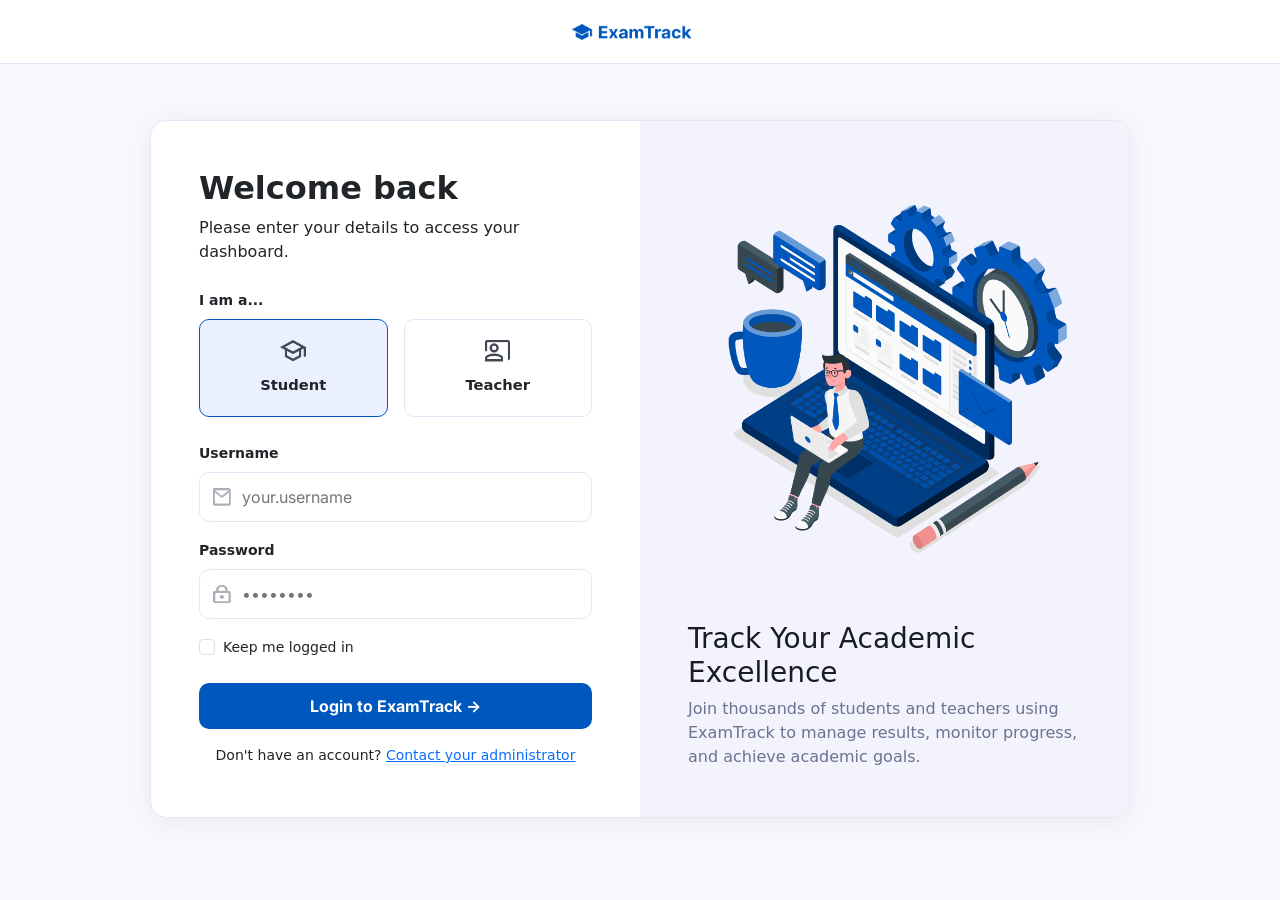
==== login.html @ 011a283b "Merge pull request #3 from Abdalkrem2/main login and js functions" ====
<!DOCTYPE html>
<html lang="en">
<head>
    <meta charset="UTF-8">
    <meta name="viewport" content="width=device-width, initial-scale=1.0">
    <link rel="stylesheet" href="./assets/css/style.css">
    <title>Login — ExamTrack</title>
    <link href="https://cdn.jsdelivr.net/npm/bootstrap@5.3.3/dist/css/bootstrap.min.css" rel="stylesheet">
</head>
<body style="background:var(--color-bg);">

    <nav class="navbar site-navbar py-3">
        <div class="container-narrow">
            <a class="navbar-brand" href="index.html"><img class="logo" src="assets/images/logo.png" alt=""></a>
        </div>
    </nav>

    <main class="d-flex align-items-center justify-content-center py-5" style="min-height: calc(100vh - 90px);">
        <div class="login-shell">

            <div class="login-form-side">
                <h1 class="h2 mb-2" style="font-weight:700;">Welcome back</h1>
                <p class="mb-4">Please enter your details to access your dashboard.</p>

                <form id="loginForm" novalidate>
                    <label class="form-label small fw-bold mb-2">I am a...</label>
                    <div class="role-toggle mb-4">
                        <div class="role-option active" id="roleStudentBtn">
                            <img class="role-icon-img" src="assets/images/login-hat.png"  alt="">
                            <span class="d-block mt-2">Student</span>
                        </div>
                        <div class="role-option" id="roleTeacherBtn">
                            <img class="role-icon-img" src="assets/images/login-teacher.png" alt="">
                            <span class="d-block mt-2">Teacher</span>
                        </div>
                    </div>
                    <input type="hidden" id="selectedRole" value="Student">

                    <div class="mb-3">
                        <label for="username" class="form-label small fw-bold">Username</label>
                        <div class="input-with-icon">
                            <img class="input-icon" src="assets/images/login-email.png" alt="">
                            <input type="text" id="username" class="form-control-paper" placeholder="your.username" required>
                        </div>
                    </div>

                    <div class="mb-3">
                        <label for="password" class="form-label small fw-bold">Password</label>
                        <div class="input-with-icon">
                            <img class="input-icon" src="assets/images/login-pass.png" alt="">
                            <input type="password" id="password" class="form-control-paper" placeholder="••••••••" required>
                        </div>
                    </div>

                    <div class="form-check mb-4">
                        <input class="form-check-input" type="checkbox" id="keepLoggedIn">
                        <label class="form-check-label small" for="keepLoggedIn">Keep me logged in</label>
                    </div>

                    <div id="errorMsg" class="small mb-3" style="color: var(--color-fail); display: none;"></div>

                    <button type="submit" class="btn-ink w-100">Login to ExamTrack →</button>
                    <p class="text-center small mt-3 mb-0">Don't have an account? <a href="mailto:abdalkrem.business@gmail.com">Contact your administrator</a></p>
                </form>
            </div>

            <div class="login-banner-side">
                <img src="assets/images/login.png"class="login-banner-img">
                    
                <div style="position:relative; z-index:1;">
                    <h2 class="h3 mb-2" style="color:var(--color-text);">Track Your Academic Excellence</h2>
                    <p class="mb-0" style="color:var(--color-text-soft);">
                        Join thousands of students and teachers using ExamTrack to manage results, monitor progress, and achieve academic goals.
                    </p>
                </div>
            </div>

        </div>
    </main>

    <script src="js/core/storage.js"></script>
    <script src="js/core/seed.js"></script>
    <script src="js/core/auth.js"></script>

    <script>
        redirectIfLoggedIn();

        const teacherBtn = document.getElementById("roleTeacherBtn");
        const studentBtn = document.getElementById("roleStudentBtn");
        const selectedRole = document.getElementById("selectedRole");

        function setRole(role) {
            selectedRole.value = role;
            teacherBtn.classList.toggle("active", role === "Teacher");
            studentBtn.classList.toggle("active", role === "Student");
        }
        teacherBtn.addEventListener("click", () => setRole("Teacher"));
        studentBtn.addEventListener("click", () => setRole("Student"));

  
        document.getElementById("loginForm").addEventListener("submit", function (e) {
            e.preventDefault();
            const username = document.getElementById("username").value;
            const password = document.getElementById("password").value;
            const errorMsg = document.getElementById("errorMsg");
            const result = login(username, password);

            if (!result.success) {
                errorMsg.textContent = result.message;
                errorMsg.style.display = "block";
                return;
            }
            if (result.user.role !== selectedRole.value) {
                clearSession();
                errorMsg.textContent = `This account is not registered as a ${selectedRole.value}.`;
                errorMsg.style.display = "block";
                return;
            }
            redirectToDashboard(result.user);
        });
    </script>
</body>
</html>
---- assets/css/style.css ----
@import url('https://fonts.googleapis.com/css2?family=Inter:wght@400;500;600;700&display=swap');

:root {
  --color-bg: #F7F8FC;
  --color-bg-tint: #F2F3FD;
  --color-surface: #FFFFFF;
  --color-text: #191B23;
  --color-text-soft: #6E7191;
  --color-border: #E4E7F5;

  --color-primary: #0058BE;
  --color-primary-bg: #EAF0FE;

  --color-purple: #8455EF;
  --color-purple-bg: #FFFBFF;

  --color-pass: #10B981;
  --color-pass-bg: #D1FAE5;
  --color-fail: #BA1A1A;
  --color-fail-bg: #FFDAD6;

  --font-body: 'Inter', sans-serif;

  --radius: 10px;
  --radius-lg: 16px;
  /* --shadow-card:; */
  --container-max: 1140px;
  --sidebar-w: 250px;
}
:root{
    box-sizing: border-box;
}
.container-narrow {
  max-width: var(--container-max);
  margin: 0 auto;
  padding: 0 1.25rem;
}
.pill-badge{
    background-color: var(--color-purple);
    color: white;
    text-transform: uppercase;
    border-radius: var(--radius-lg);
    padding: 4px 16px;
}


/* Nav */
.logo{
    width: 120px;
}
.btn-ink {
  background: var(--color-primary); 
  color: #fff;
   border: none;
  border-radius: var(--radius); 
  padding: 0.5rem 1.4rem; 
  font-weight: 500; 
  font-family: var(--font-body);
  transition: background .15s ease;
  text-decoration: none;
}

.site-navbar 
{ 
    background: var(--color-surface); 
    border-bottom: 1px solid var(--color-border); 
}

.site-navbar .navbar-brand 
{ font-family: var(--font-display);
     font-weight: 800;
      font-size: 1.3rem;
       color: var(--color-text) !important; 
}

.site-navbar .navbar-brand .brand-mark 
{ color: var(--color-primary); 
}


.site-navbar .nav-link {
  position: relative;
  padding-bottom: 4px;
}
.site-navbar .nav-link.active::after {
  content: "";
  position: absolute;
  left: 0;
  right: 0;
  bottom: -4px;
  height: 2px;
  background: var(--color-primary);
  border-radius: 2px;
}


.site-navbar .nav-link.active, .site-navbar .nav-link:hover 
{ color: var(--color-primary) !important; 
}
.site-navbar .container-narrow {
  flex-wrap: wrap;
}

@media (max-width: 991px) {
  .site-navbar #navMenu {
    width: 100%;
    order: 3;
  }
  .site-navbar #navMenu .navbar-nav {
    flex-direction: column;
    align-items: flex-start !important;
    gap: 0.75rem !important;
    padding: 1rem 0;
    border-top: 1px solid var(--color-border);
    margin-top: 0.75rem;
  }
}

/* Desktop: center nav links */
@media (min-width: 992px) {
  .site-navbar .navbar-collapse {
    display: flex;
    justify-content: space-between;
    align-items: center;
    flex: 1;
  }
  .site-navbar .navbar-nav {
    flex: 1;
    justify-content: center;
  }
}









/* Header */

.header-text{
    font-weight: 700;
    font-size: 2.4rem;
    line-height:60px;
}
.header-img{
    width: 100%;
    max-width: 400px;
    height: auto;
}
@media (max-width: 991px) {
  header .d-flex {
    flex-direction: column;
    text-align: center;
  }
  header .col-lg-6 {
    display: flex;
    flex-direction: column;
    align-items: center;
  }
  header .col-lg-6 p {
    text-align: center;
  }
}

@media (max-width: 576px) {
  .header-text {
    font-size: 1.8rem;
    line-height: 1.4;
    text-align: center;
  }
  .header-img {
    max-width: 260px;
    margin-top: 1.5rem;
  }
}

/* header animations */
/* Math animation */
.math-float-bg {
  position: absolute;
  inset: 0;
  overflow: hidden;
  pointer-events: none;
  z-index: -1;
}
.math-symbol {
  position: absolute;
  font-weight: 700;
  color: var(--color-primary-bg);
  animation: mathFloat 6s ease-in-out infinite;
  user-select: none;
}
@keyframes mathFloat {
  0%, 100% { transform: translateY(0) rotate(0deg); }
  50% { transform: translateY(-18px) rotate(8deg); }
}
@media (prefers-reduced-motion: reduce) {
  .math-symbol { animation: none; }
}






/* Features */
.feature-card{
    background-color:#F9F9FF;
    padding: 48px;
    border-radius: var(--radius);
     overflow: hidden;
    position: relative;
}
.feature-icon{
    height: 30px;
    width: 30px;
    
}
.circal{
    height: 150px;
    width: 150px;
    position: absolute;
    background-color: var(--color-primary-bg);
    top: -30px;
    right: -20px;
    border-radius: 50%; 
   
}
.light-purple{
    background-color:#8355ef13 ;
}
.purpose{
    width: 50%;
    text-align: center;
}
.step-icon{
    width: 50px;
    height: 50px;
    margin-bottom: 30px;
}

/* ---- contact page components ---- */
.contact-info-card {
  background: var(--color-bg-tint);
  border-radius: var(--radius-lg);
  padding: 1.75rem;
}

.icon-square {
  width: 38px;
  height: 38px;
  border-radius: 10px;
  background: #DCE6FD;
  color: var(--color-primary);
  display: flex;
  align-items: center;
  justify-content: center;
  flex-shrink: 0;
  overflow: hidden;
}

.icon-square img {
  width: 20px;
  height: 20px;
  object-fit: contain;
}

.contact-form-card {
  background: var(--color-surface);
  border-radius: var(--radius-lg);
  padding: 1.75rem;
}


.form-control-paper {
  background: var(--color-surface);
  border: 1.5px solid var(--color-border);
  border-radius: var(--radius);
  padding: .75rem 1rem;
  font-family: var(--font-body);
  color: var(--color-text);
  width: 100%;
}

.form-control-paper:focus {
  outline: none;
  border-color: var(--color-primary);
  box-shadow: 0 0 0 3px var(--color-primary-bg);
}


.btn-ink {
  background: var(--color-primary);
  color: #fff;
  border: none;
  border-radius: var(--radius);
  padding: 0.7rem 1.6rem;
  font-weight: 700;
  font-family: var(--font-body);
  transition: background .15s ease;
}

.btn-ink:hover {
  background: #0059bea9 ;
  color: #fff;
}
.contact-icons{
    width: 40px;
    height: 40px;
}
.site-footer{
    background-color: var(--color-bg-tint);
    border-top: 1px solid var(--color-border);
}
.footer-logo{
    /* height: 100px; */
    width: 100px;
}
.footer-text{
    font-size: .7rem;
   
}
.footer-text a{
     color: var(--color-text-soft);
}

/* ============================================================
   LOGIN PAGE
   ============================================================ */
.login-shell {
  display: flex;
  max-width: 980px;
  width: 100%;
  margin: 0 auto;
  border-radius: var(--radius-lg);
  overflow: hidden;
  border: 1px solid var(--color-border);
  background: var(--color-surface);
  box-shadow: 0 4px 24px rgba(20,20,43,0.06);
}
.login-form-side {
  flex: 1;
  padding: 3rem;
  min-width: 0;
}
.login-banner-side {
  flex: 1;
  background: var(--color-bg-tint);
  padding: 3rem;
  display: flex;
  flex-direction: column;
  justify-content: flex-end;
  position: relative;
  min-height: 480px;
}
.login-banner-img {
  max-width: 100%;
  margin-bottom: 1.5rem;
}
@media (max-width: 860px) {
  .login-shell { flex-direction: column; max-width: 480px; }
  .login-banner-side { display: none; }
}

/* Role toggle cards */
.role-toggle {
  display: flex;
  gap: 1rem;
}
.role-option {
  flex: 1;
  border: 1.5px solid var(--color-border);
  border-radius: var(--radius);
  padding: 1.25rem 1rem;
  text-align: center;
  cursor: pointer;
  background: var(--color-surface);
  font-weight: 600;
  font-size: .92rem;
  transition: border-color .15s ease, background .15s ease;
}
.role-icon-img { width: 26px; height: 26px; object-fit: contain; }
.role-icon { font-size: 1.4rem; display: block; }
.role-option.active {
  border-color: var(--color-primary);
  background: var(--color-primary-bg);
}

/* Icon-in-input fields */
.input-with-icon {
  position: relative;
  display: flex;
  align-items: center;
}
.input-with-icon .input-icon {
  position: absolute;
  left: 14px;
  width: 18px;
  height: 18px;
  opacity: .6;
  pointer-events: none;
}
.input-with-icon .form-control-paper {
  padding-left: 42px;
}
.input-icon-btn {
  position: absolute;
  right: 12px;
  background: none;
  border: none;
  font-size: 1rem;
  color: var(--color-text-soft);
  cursor: pointer;
  line-height: 1;
}
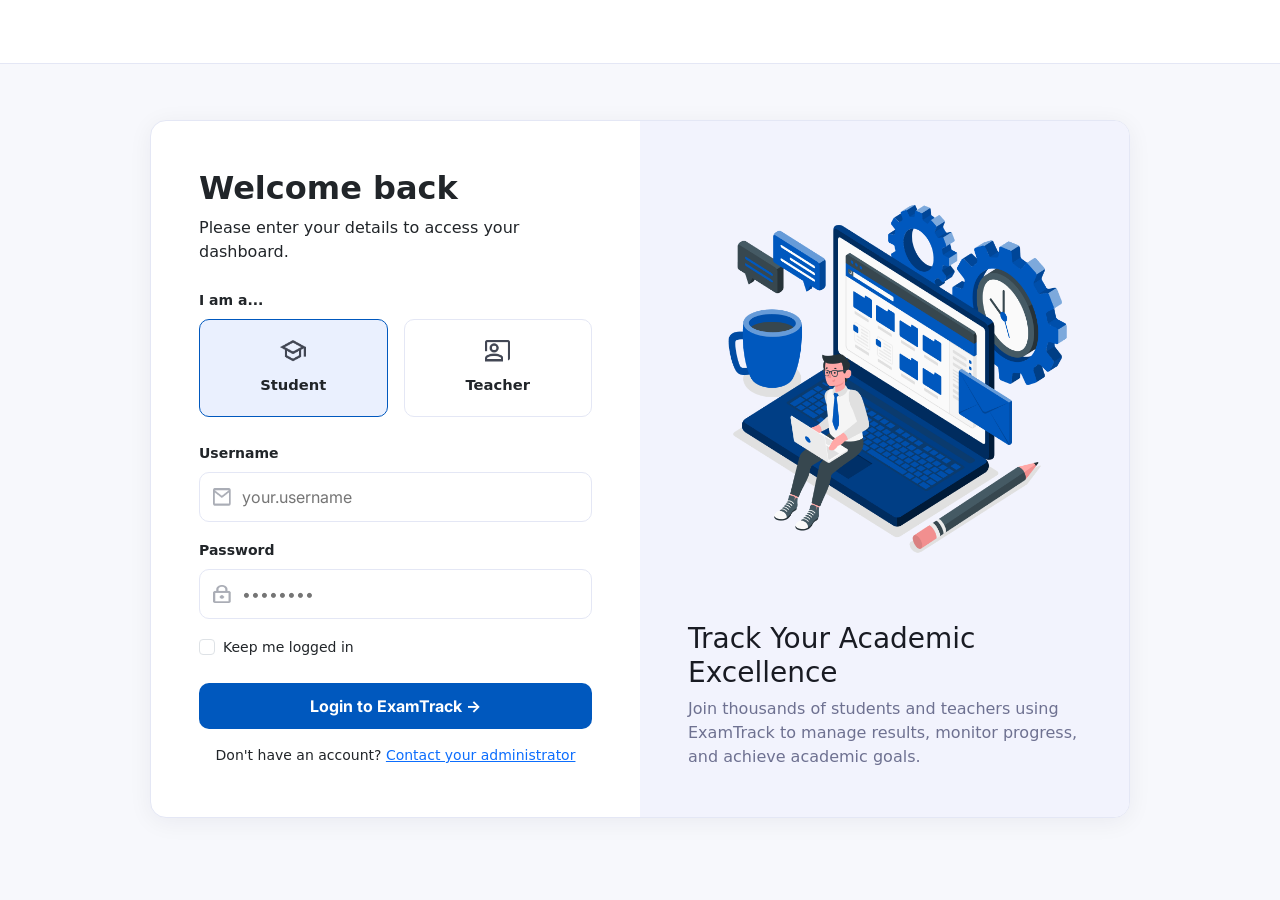
==== commit c8847a26: "Update student pages" ====
--- a/login.html
+++ b/login.html
@@ -119,5 +119,6 @@
             redirectToDashboard(result.user);
         });
     </script>
+  
 </body>
 </html>
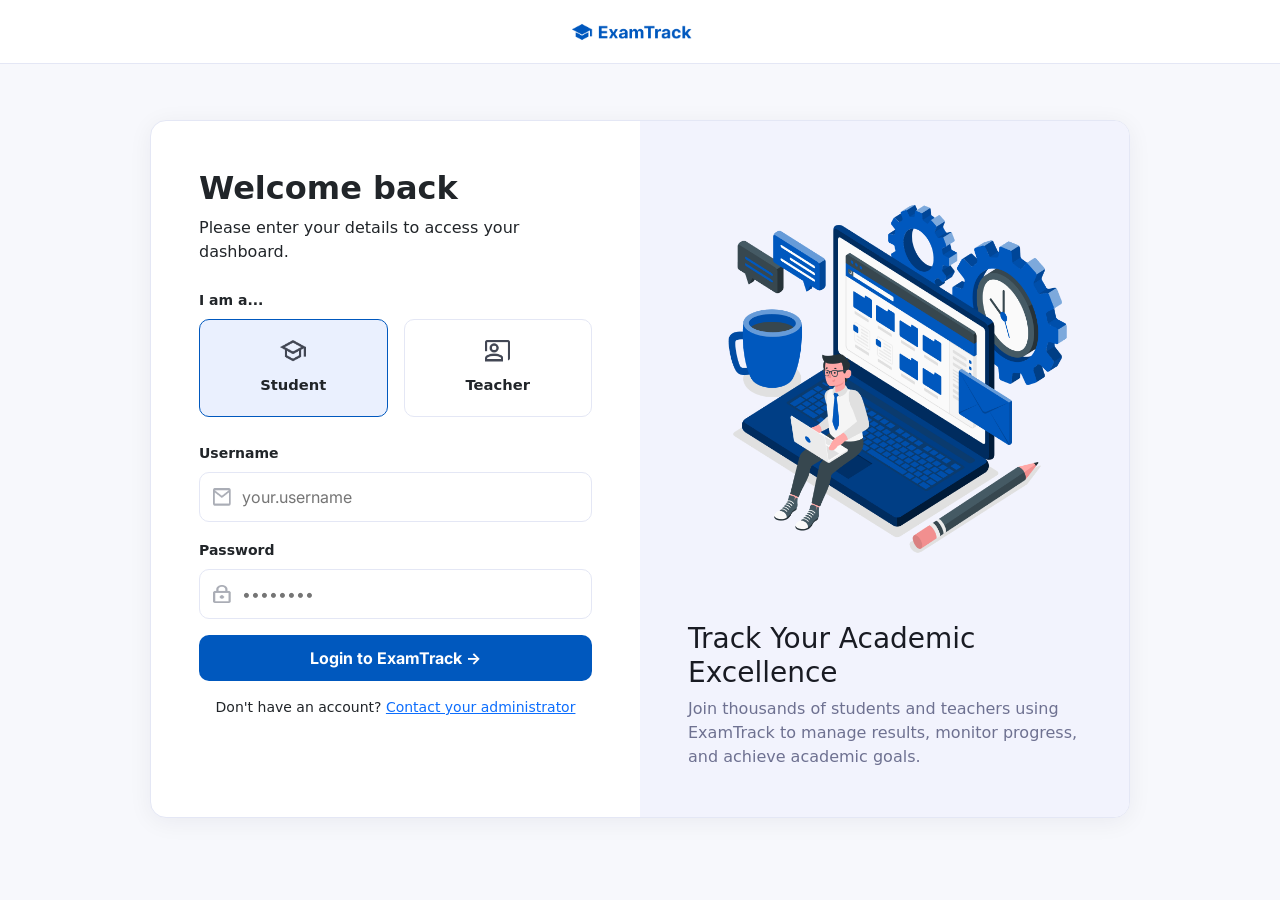
==== commit beaad372: "Implement user management features: add update and delete functions for users and students; create a" ====
--- a/login.html
+++ b/login.html
@@ -52,10 +52,7 @@
                         </div>
                     </div>
 
-                    <div class="form-check mb-4">
-                        <input class="form-check-input" type="checkbox" id="keepLoggedIn">
-                        <label class="form-check-label small" for="keepLoggedIn">Keep me logged in</label>
-                    </div>
+                
 
                     <div id="errorMsg" class="small mb-3" style="color: var(--color-fail); display: none;"></div>
 
